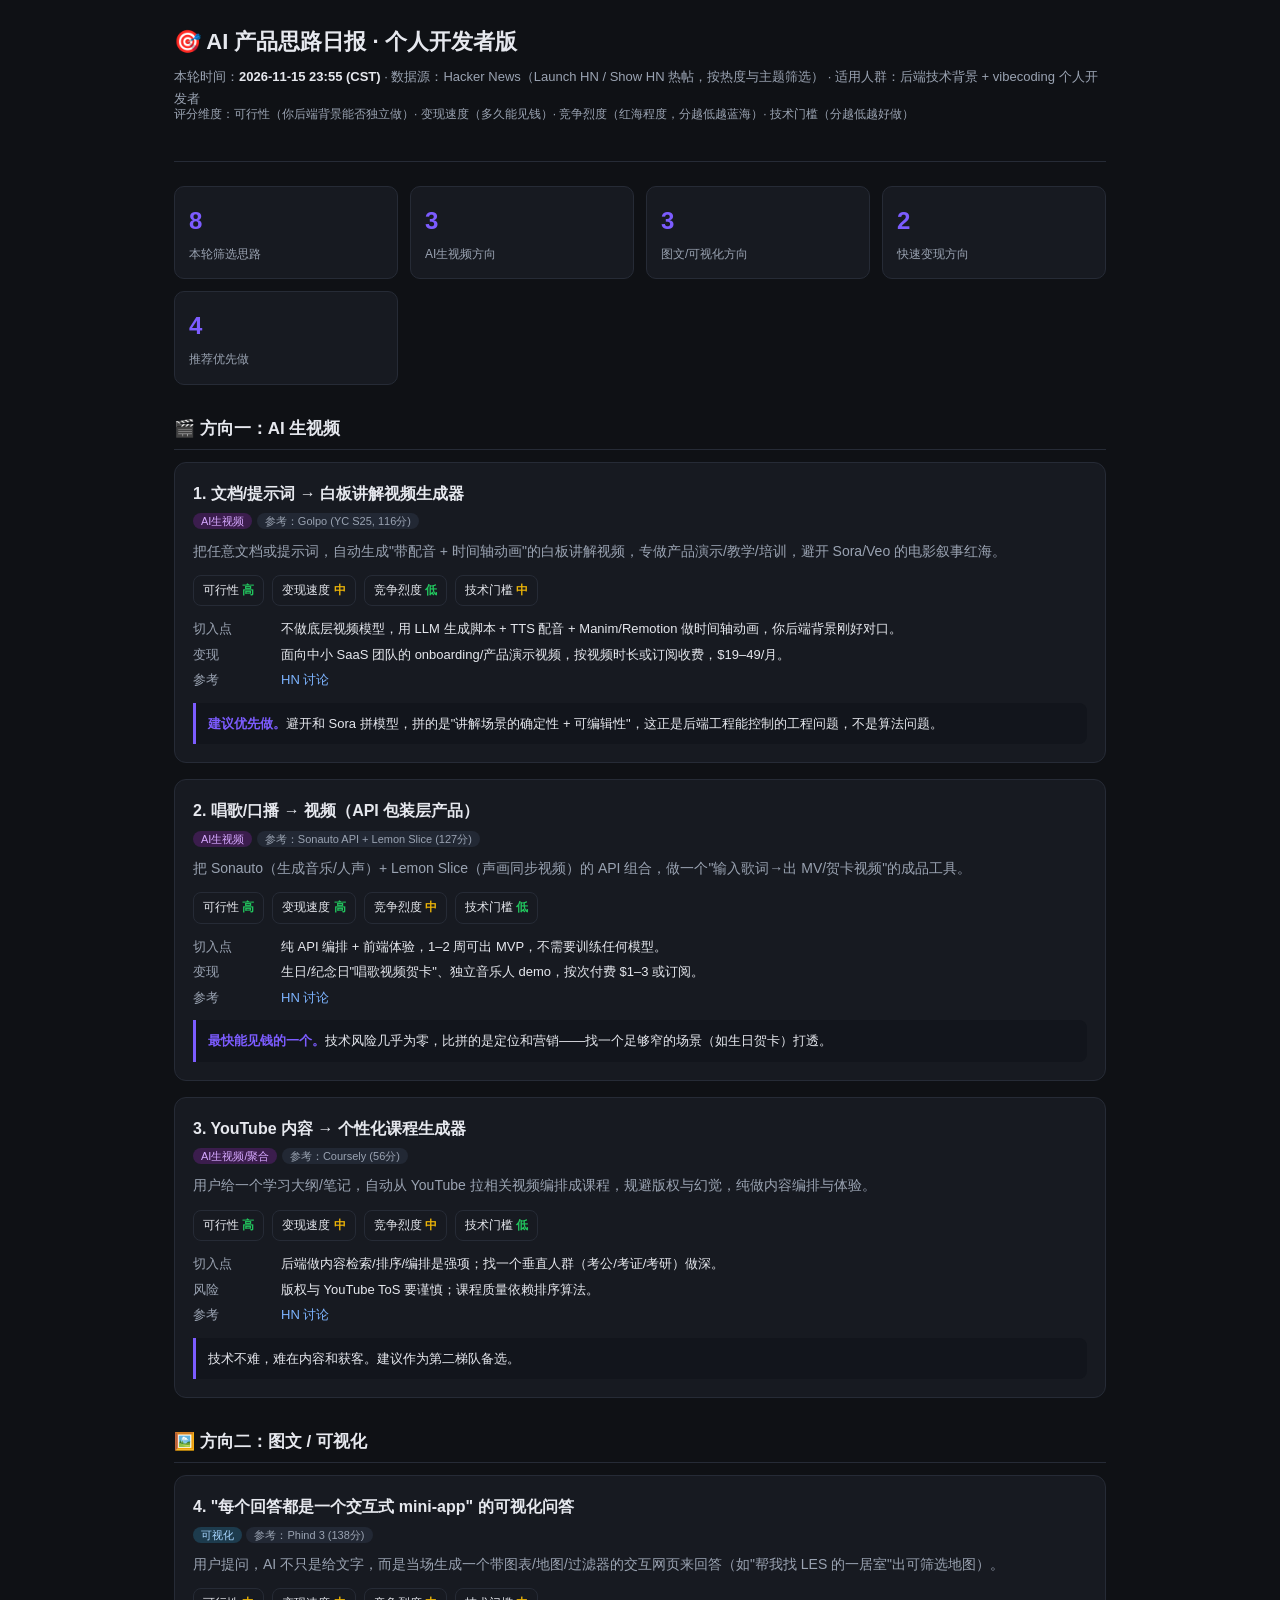
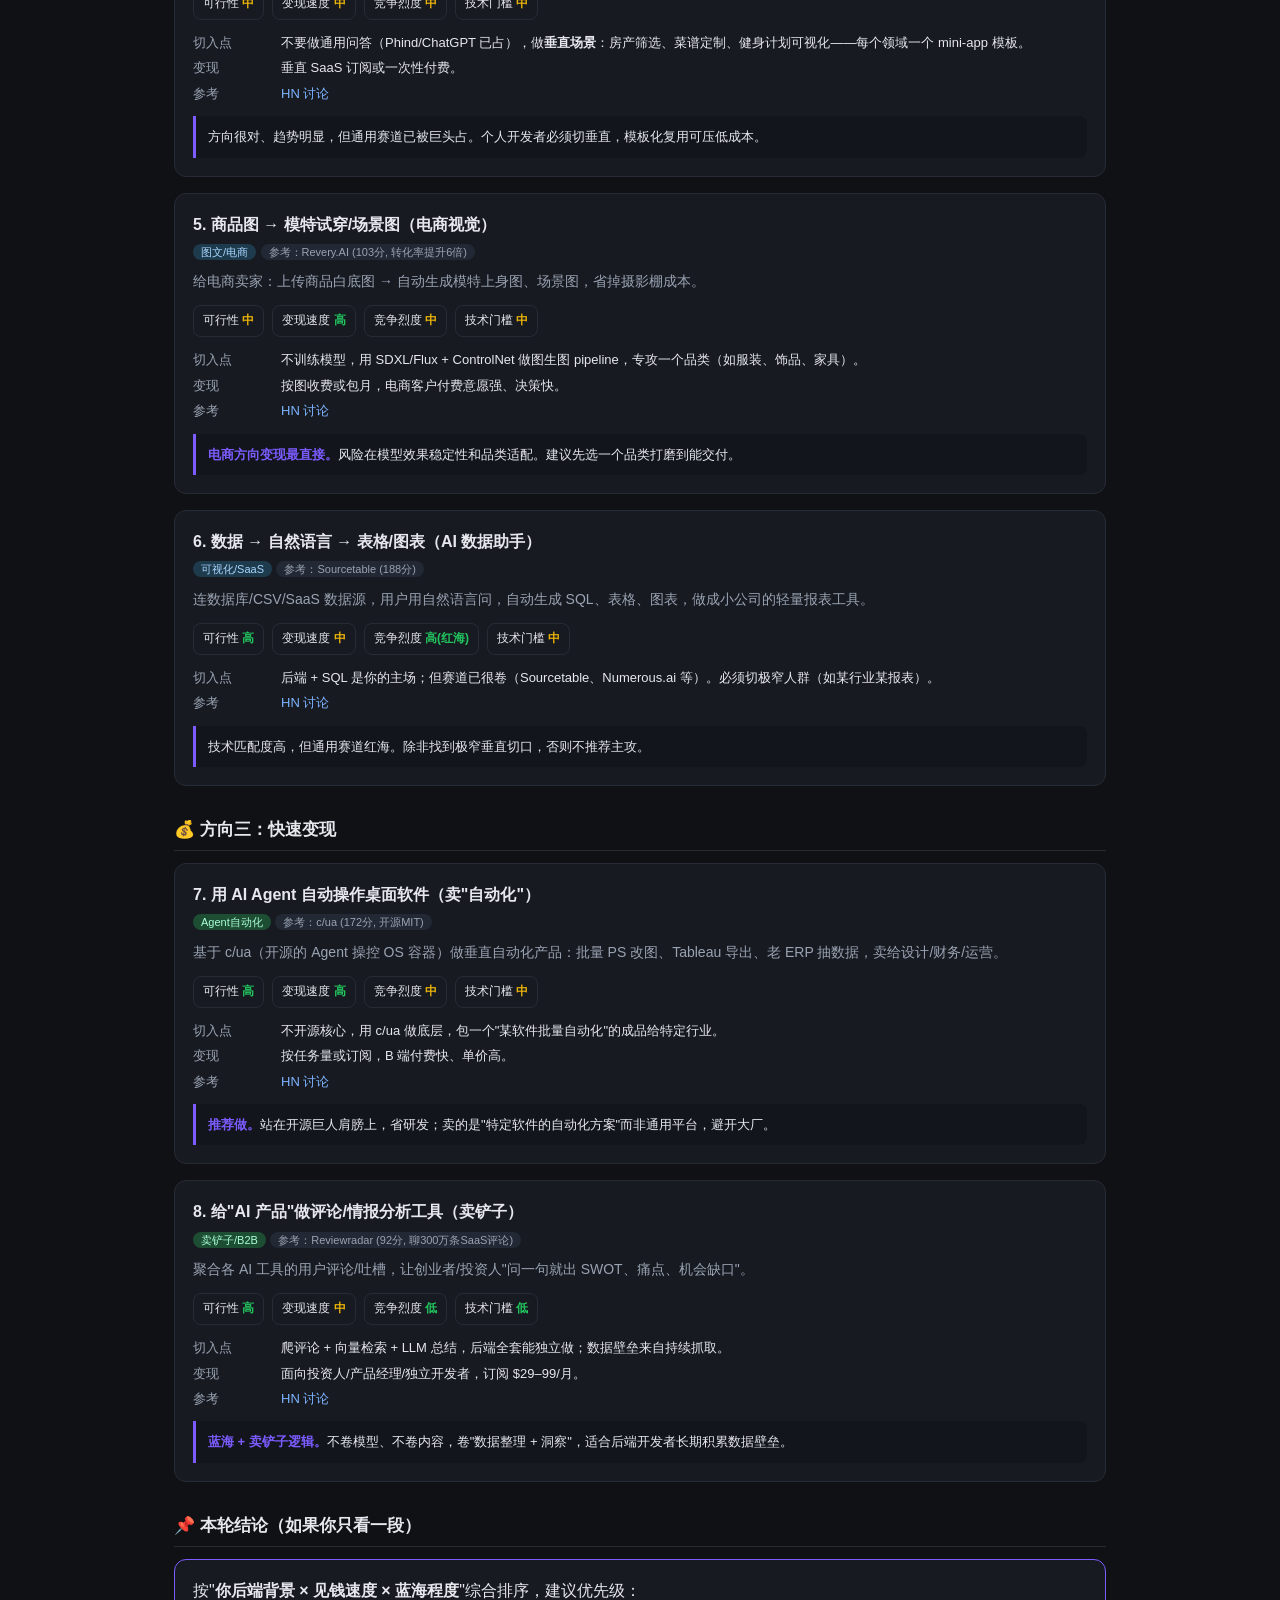
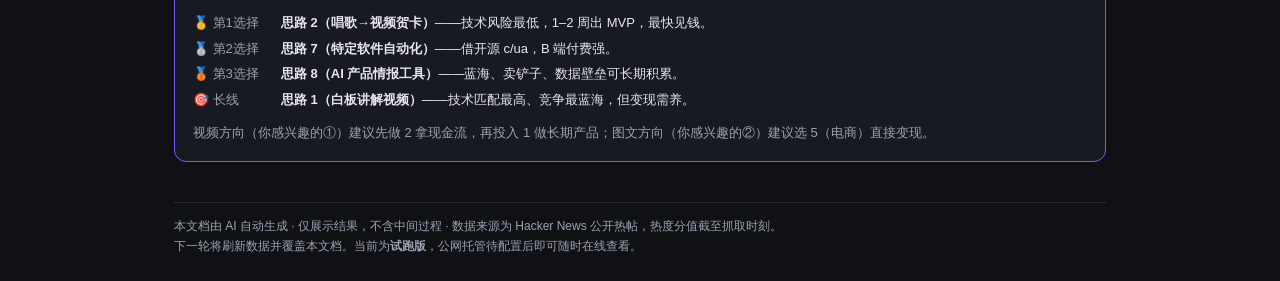
==== index.html @ 45f31598 "Initial push: AI product ideas daily report" ====
<!DOCTYPE html>
<html lang="zh-CN">
<head>
<meta charset="UTF-8">
<meta name="viewport" content="width=device-width, initial-scale=1.0">
<title>AI 产品思路日报 · 个人开发者版</title>
<style>
  :root{
    --bg:#0f1115; --card:#171a21; --border:#262b36; --txt:#e6e8ee;
    --dim:#9aa3b2; --accent:#7c5cff; --green:#22c55e; --yellow:#eab308; --red:#ef4444;
  }
  *{box-sizing:border-box}
  body{margin:0;background:var(--bg);color:var(--txt);
    font-family:-apple-system,BlinkMacSystemFont,"Segoe UI","PingFang SC","Microsoft YaHei",sans-serif;
    line-height:1.65;padding:24px;max-width:980px;margin:0 auto}
  header{border-bottom:1px solid var(--border);padding-bottom:16px;margin-bottom:24px}
  h1{font-size:22px;margin:0 0 6px}
  .meta{color:var(--dim);font-size:13px}
  .meta b{color:var(--txt)}
  .summary{display:grid;grid-template-columns:repeat(auto-fit,minmax(180px,1fr));gap:12px;margin:18px 0 28px}
  .stat{background:var(--card);border:1px solid var(--border);border-radius:10px;padding:14px}
  .stat .n{font-size:24px;font-weight:700;color:var(--accent)}
  .stat .l{font-size:12px;color:var(--dim);margin-top:4px}
  h2{font-size:17px;margin:30px 0 12px;padding-bottom:6px;border-bottom:1px solid var(--border)}
  .idea{background:var(--card);border:1px solid var(--border);border-radius:12px;
    padding:18px;margin-bottom:16px}
  .idea-head{display:flex;justify-content:space-between;align-items:flex-start;gap:12px;flex-wrap:wrap}
  .idea-title{font-size:16px;font-weight:600;margin:0}
  .idea-tag{font-size:11px;padding:2px 8px;border-radius:999px;background:#222834;color:var(--dim);white-space:nowrap}
  .tag-video{background:#3b1d4d;color:#d6a8ff}
  .tag-image{background:#1d3b4d;color:#a8d6ff}
  .tag-money{background:#1d4d33;color:#a8ffd6}
  .scores{display:flex;gap:8px;flex-wrap:wrap;margin:12px 0}
  .score{font-size:12px;border:1px solid var(--border);border-radius:8px;padding:5px 9px}
  .score b{font-weight:700}
  .hi{color:var(--green)} .mid{color:var(--yellow)} .lo{color:var(--red)}
  .desc{color:var(--dim);font-size:14px;margin:6px 0 10px}
  .row{font-size:13px;margin:4px 0}
  .row .k{color:var(--dim);display:inline-block;width:88px}
  .row a{color:#7db4ff;text-decoration:none;word-break:break-all}
  .row a:hover{text-decoration:underline}
  .verdict{margin-top:12px;padding:10px 12px;border-left:3px solid var(--accent);
    background:#12151c;border-radius:0 8px 8px 0;font-size:13px}
  .verdict b{color:var(--accent)}
  footer{margin-top:40px;color:var(--dim);font-size:12px;border-top:1px solid var(--border);padding-top:14px}
  .legend{font-size:12px;color:var(--dim);margin:-4px 0 20px}
</style>
</head>
<body>

<header>
  <h1>🎯 AI 产品思路日报 · 个人开发者版</h1>
  <div class="meta">
    本轮时间：<b>2026-11-15 23:55 (CST)</b> · 数据源：Hacker News（Launch HN / Show HN 热帖，按热度与主题筛选） ·
    适用人群：后端技术背景 + vibecoding 个人开发者
  </div>
  <div class="legend">
    评分维度：可行性（你后端背景能否独立做）· 变现速度（多久能见钱）· 竞争烈度（红海程度，分越低越蓝海）· 技术门槛（分越低越好做）
  </div>
</header>

<div class="summary">
  <div class="stat"><div class="n">8</div><div class="l">本轮筛选思路</div></div>
  <div class="stat"><div class="n">3</div><div class="l">AI生视频方向</div></div>
  <div class="stat"><div class="n">3</div><div class="l">图文/可视化方向</div></div>
  <div class="stat"><div class="n">2</div><div class="l">快速变现方向</div></div>
  <div class="stat"><div class="n">4</div><div class="l">推荐优先做</div></div>
</div>

<h2>🎬 方向一：AI 生视频</h2>

<div class="idea">
  <div class="idea-head">
    <div>
      <p class="idea-title">1. 文档/提示词 → 白板讲解视频生成器</p>
      <span class="idea-tag tag-video">AI生视频</span>
      <span class="idea-tag">参考：Golpo (YC S25, 116分)</span>
    </div>
  </div>
  <p class="desc">把任意文档或提示词，自动生成"带配音 + 时间轴动画"的白板讲解视频，专做产品演示/教学/培训，避开 Sora/Veo 的电影叙事红海。</p>
  <div class="scores">
    <span class="score">可行性 <b class="hi">高</b></span>
    <span class="score">变现速度 <b class="mid">中</b></span>
    <span class="score">竞争烈度 <b class="hi">低</b></span>
    <span class="score">技术门槛 <b class="mid">中</b></span>
  </div>
  <div class="row"><span class="k">切入点</span>不做底层视频模型，用 LLM 生成脚本 + TTS 配音 + Manim/Remotion 做时间轴动画，你后端背景刚好对口。</div>
  <div class="row"><span class="k">变现</span>面向中小 SaaS 团队的 onboarding/产品演示视频，按视频时长或订阅收费，$19–49/月。</div>
  <div class="row"><span class="k">参考</span><a href="https://news.ycombinator.com/item?id=44891090" target="_blank">HN 讨论</a></div>
  <div class="verdict"><b>建议优先做。</b>避开和 Sora 拼模型，拼的是"讲解场景的确定性 + 可编辑性"，这正是后端工程能控制的工程问题，不是算法问题。</div>
</div>

<div class="idea">
  <div class="idea-head">
    <div>
      <p class="idea-title">2. 唱歌/口播 → 视频（API 包装层产品）</p>
      <span class="idea-tag tag-video">AI生视频</span>
      <span class="idea-tag">参考：Sonauto API + Lemon Slice (127分)</span>
    </div>
  </div>
  <p class="desc">把 Sonauto（生成音乐/人声）+ Lemon Slice（声画同步视频）的 API 组合，做一个"输入歌词→出 MV/贺卡视频"的成品工具。</p>
  <div class="scores">
    <span class="score">可行性 <b class="hi">高</b></span>
    <span class="score">变现速度 <b class="hi">高</b></span>
    <span class="score">竞争烈度 <b class="mid">中</b></span>
    <span class="score">技术门槛 <b class="hi">低</b></span>
  </div>
  <div class="row"><span class="k">切入点</span>纯 API 编排 + 前端体验，1–2 周可出 MVP，不需要训练任何模型。</div>
  <div class="row"><span class="k">变现</span>生日/纪念日"唱歌视频贺卡"、独立音乐人 demo，按次付费 $1–3 或订阅。</div>
  <div class="row"><span class="k">参考</span><a href="https://news.ycombinator.com/item?id=43244166" target="_blank">HN 讨论</a></div>
  <div class="verdict"><b>最快能见钱的一个。</b>技术风险几乎为零，比拼的是定位和营销——找一个足够窄的场景（如生日贺卡）打透。</div>
</div>

<div class="idea">
  <div class="idea-head">
    <div>
      <p class="idea-title">3. YouTube 内容 → 个性化课程生成器</p>
      <span class="idea-tag tag-video">AI生视频/聚合</span>
      <span class="idea-tag">参考：Coursely (56分)</span>
    </div>
  </div>
  <p class="desc">用户给一个学习大纲/笔记，自动从 YouTube 拉相关视频编排成课程，规避版权与幻觉，纯做内容编排与体验。</p>
  <div class="scores">
    <span class="score">可行性 <b class="hi">高</b></span>
    <span class="score">变现速度 <b class="mid">中</b></span>
    <span class="score">竞争烈度 <b class="mid">中</b></span>
    <span class="score">技术门槛 <b class="hi">低</b></span>
  </div>
  <div class="row"><span class="k">切入点</span>后端做内容检索/排序/编排是强项；找一个垂直人群（考公/考证/考研）做深。</div>
  <div class="row"><span class="k">风险</span>版权与 YouTube ToS 要谨慎；课程质量依赖排序算法。</div>
  <div class="row"><span class="k">参考</span><a href="https://news.ycombinator.com/item?id=41427247" target="_blank">HN 讨论</a></div>
  <div class="verdict">技术不难，难在内容和获客。建议作为第二梯队备选。</div>
</div>

<h2>🖼️ 方向二：图文 / 可视化</h2>

<div class="idea">
  <div class="idea-head">
    <div>
      <p class="idea-title">4. "每个回答都是一个交互式 mini-app" 的可视化问答</p>
      <span class="idea-tag tag-image">可视化</span>
      <span class="idea-tag">参考：Phind 3 (138分)</span>
    </div>
  </div>
  <p class="desc">用户提问，AI 不只是给文字，而是当场生成一个带图表/地图/过滤器的交互网页来回答（如"帮我找 LES 的一居室"出可筛选地图）。</p>
  <div class="scores">
    <span class="score">可行性 <b class="mid">中</b></span>
    <span class="score">变现速度 <b class="mid">中</b></span>
    <span class="score">竞争烈度 <b class="mid">中</b></span>
    <span class="score">技术门槛 <b class="mid">中</b></span>
  </div>
  <div class="row"><span class="k">切入点</span>不要做通用问答（Phind/ChatGPT 已占），做<b>垂直场景</b>：房产筛选、菜谱定制、健身计划可视化——每个领域一个 mini-app 模板。</div>
  <div class="row"><span class="k">变现</span>垂直 SaaS 订阅或一次性付费。</div>
  <div class="row"><span class="k">参考</span><a href="https://news.ycombinator.com/item?id=46137548" target="_blank">HN 讨论</a></div>
  <div class="verdict">方向很对、趋势明显，但通用赛道已被巨头占。个人开发者必须切垂直，模板化复用可压低成本。</div>
</div>

<div class="idea">
  <div class="idea-head">
    <div>
      <p class="idea-title">5. 商品图 → 模特试穿/场景图（电商视觉）</p>
      <span class="idea-tag tag-image">图文/电商</span>
      <span class="idea-tag">参考：Revery.AI (103分, 转化率提升6倍)</span>
    </div>
  </div>
  <p class="desc">给电商卖家：上传商品白底图 → 自动生成模特上身图、场景图，省掉摄影棚成本。</p>
  <div class="scores">
    <span class="score">可行性 <b class="mid">中</b></span>
    <span class="score">变现速度 <b class="hi">高</b></span>
    <span class="score">竞争烈度 <b class="mid">中</b></span>
    <span class="score">技术门槛 <b class="mid">中</b></span>
  </div>
  <div class="row"><span class="k">切入点</span>不训练模型，用 SDXL/Flux + ControlNet 做图生图 pipeline，专攻一个品类（如服装、饰品、家具）。</div>
  <div class="row"><span class="k">变现</span>按图收费或包月，电商客户付费意愿强、决策快。</div>
  <div class="row"><span class="k">参考</span><a href="https://news.ycombinator.com/item?id=27504190" target="_blank">HN 讨论</a></div>
  <div class="verdict"><b>电商方向变现最直接。</b>风险在模型效果稳定性和品类适配。建议先选一个品类打磨到能交付。</div>
</div>

<div class="idea">
  <div class="idea-head">
    <div>
      <p class="idea-title">6. 数据 → 自然语言 → 表格/图表（AI 数据助手）</p>
      <span class="idea-tag tag-image">可视化/SaaS</span>
      <span class="idea-tag">参考：Sourcetable (188分)</span>
    </div>
  </div>
  <p class="desc">连数据库/CSV/SaaS 数据源，用户用自然语言问，自动生成 SQL、表格、图表，做成小公司的轻量报表工具。</p>
  <div class="scores">
    <span class="score">可行性 <b class="hi">高</b></span>
    <span class="score">变现速度 <b class="mid">中</b></span>
    <span class="score">竞争烈度 <b class="hi">高(红海)</b></span>
    <span class="score">技术门槛 <b class="mid">中</b></span>
  </div>
  <div class="row"><span class="k">切入点</span>后端 + SQL 是你的主场；但赛道已很卷（Sourcetable、Numerous.ai 等）。必须切极窄人群（如某行业某报表）。</div>
  <div class="row"><span class="k">参考</span><a href="https://news.ycombinator.com/item?id=41590682" target="_blank">HN 讨论</a></div>
  <div class="verdict">技术匹配度高，但通用赛道红海。除非找到极窄垂直切口，否则不推荐主攻。</div>
</div>

<h2>💰 方向三：快速变现</h2>

<div class="idea">
  <div class="idea-head">
    <div>
      <p class="idea-title">7. 用 AI Agent 自动操作桌面软件（卖"自动化"）</p>
      <span class="idea-tag tag-money">Agent自动化</span>
      <span class="idea-tag">参考：c/ua (172分, 开源MIT)</span>
    </div>
  </div>
  <p class="desc">基于 c/ua（开源的 Agent 操控 OS 容器）做垂直自动化产品：批量 PS 改图、Tableau 导出、老 ERP 抽数据，卖给设计/财务/运营。</p>
  <div class="scores">
    <span class="score">可行性 <b class="hi">高</b></span>
    <span class="score">变现速度 <b class="hi">高</b></span>
    <span class="score">竞争烈度 <b class="mid">中</b></span>
    <span class="score">技术门槛 <b class="mid">中</b></span>
  </div>
  <div class="row"><span class="k">切入点</span>不开源核心，用 c/ua 做底层，包一个"某软件批量自动化"的成品给特定行业。</div>
  <div class="row"><span class="k">变现</span>按任务量或订阅，B 端付费快、单价高。</div>
  <div class="row"><span class="k">参考</span><a href="https://news.ycombinator.com/item?id=43773563" target="_blank">HN 讨论</a></div>
  <div class="verdict"><b>推荐做。</b>站在开源巨人肩膀上，省研发；卖的是"特定软件的自动化方案"而非通用平台，避开大厂。</div>
</div>

<div class="idea">
  <div class="idea-head">
    <div>
      <p class="idea-title">8. 给"AI 产品"做评论/情报分析工具（卖铲子）</p>
      <span class="idea-tag tag-money">卖铲子/B2B</span>
      <span class="idea-tag">参考：Reviewradar (92分, 聊300万条SaaS评论)</span>
    </div>
  </div>
  <p class="desc">聚合各 AI 工具的用户评论/吐槽，让创业者/投资人"问一句就出 SWOT、痛点、机会缺口"。</p>
  <div class="scores">
    <span class="score">可行性 <b class="hi">高</b></span>
    <span class="score">变现速度 <b class="mid">中</b></span>
    <span class="score">竞争烈度 <b class="hi">低</b></span>
    <span class="score">技术门槛 <b class="hi">低</b></span>
  </div>
  <div class="row"><span class="k">切入点</span>爬评论 + 向量检索 + LLM 总结，后端全套能独立做；数据壁垒来自持续抓取。</div>
  <div class="row"><span class="k">变现</span>面向投资人/产品经理/独立开发者，订阅 $29–99/月。</div>
  <div class="row"><span class="k">参考</span><a href="https://news.ycombinator.com/item?id=41616763" target="_blank">HN 讨论</a></div>
  <div class="verdict"><b>蓝海 + 卖铲子逻辑。</b>不卷模型、不卷内容，卷"数据整理 + 洞察"，适合后端开发者长期积累数据壁垒。</div>
</div>

<h2>📌 本轮结论（如果你只看一段）</h2>
<div class="idea" style="border-color:var(--accent)">
  <p style="margin:0 0 8px">按"<b>你后端背景 × 见钱速度 × 蓝海程度</b>"综合排序，建议优先级：</p>
  <div class="row"><span class="k">🥇 第1选择</span><b>思路 2（唱歌→视频贺卡）</b>——技术风险最低，1–2 周出 MVP，最快见钱。</div>
  <div class="row"><span class="k">🥈 第2选择</span><b>思路 7（特定软件自动化）</b>——借开源 c/ua，B 端付费强。</div>
  <div class="row"><span class="k">🥉 第3选择</span><b>思路 8（AI 产品情报工具）</b>——蓝海、卖铲子、数据壁垒可长期积累。</div>
  <div class="row"><span class="k">🎯 长线</span><b>思路 1（白板讲解视频）</b>——技术匹配最高、竞争最蓝海，但变现需养。</div>
  <p style="margin:12px 0 0;color:var(--dim);font-size:13px">视频方向（你感兴趣的①）建议先做 2 拿现金流，再投入 1 做长期产品；图文方向（你感兴趣的②）建议选 5（电商）直接变现。</p>
</div>

<footer>
  本文档由 AI 自动生成 · 仅展示结果，不含中间过程 · 数据来源为 Hacker News 公开热帖，热度分值截至抓取时刻。<br>
  下一轮将刷新数据并覆盖本文档。当前为<b>试跑版</b>，公网托管待配置后即可随时在线查看。
</footer>

</body>
</html>
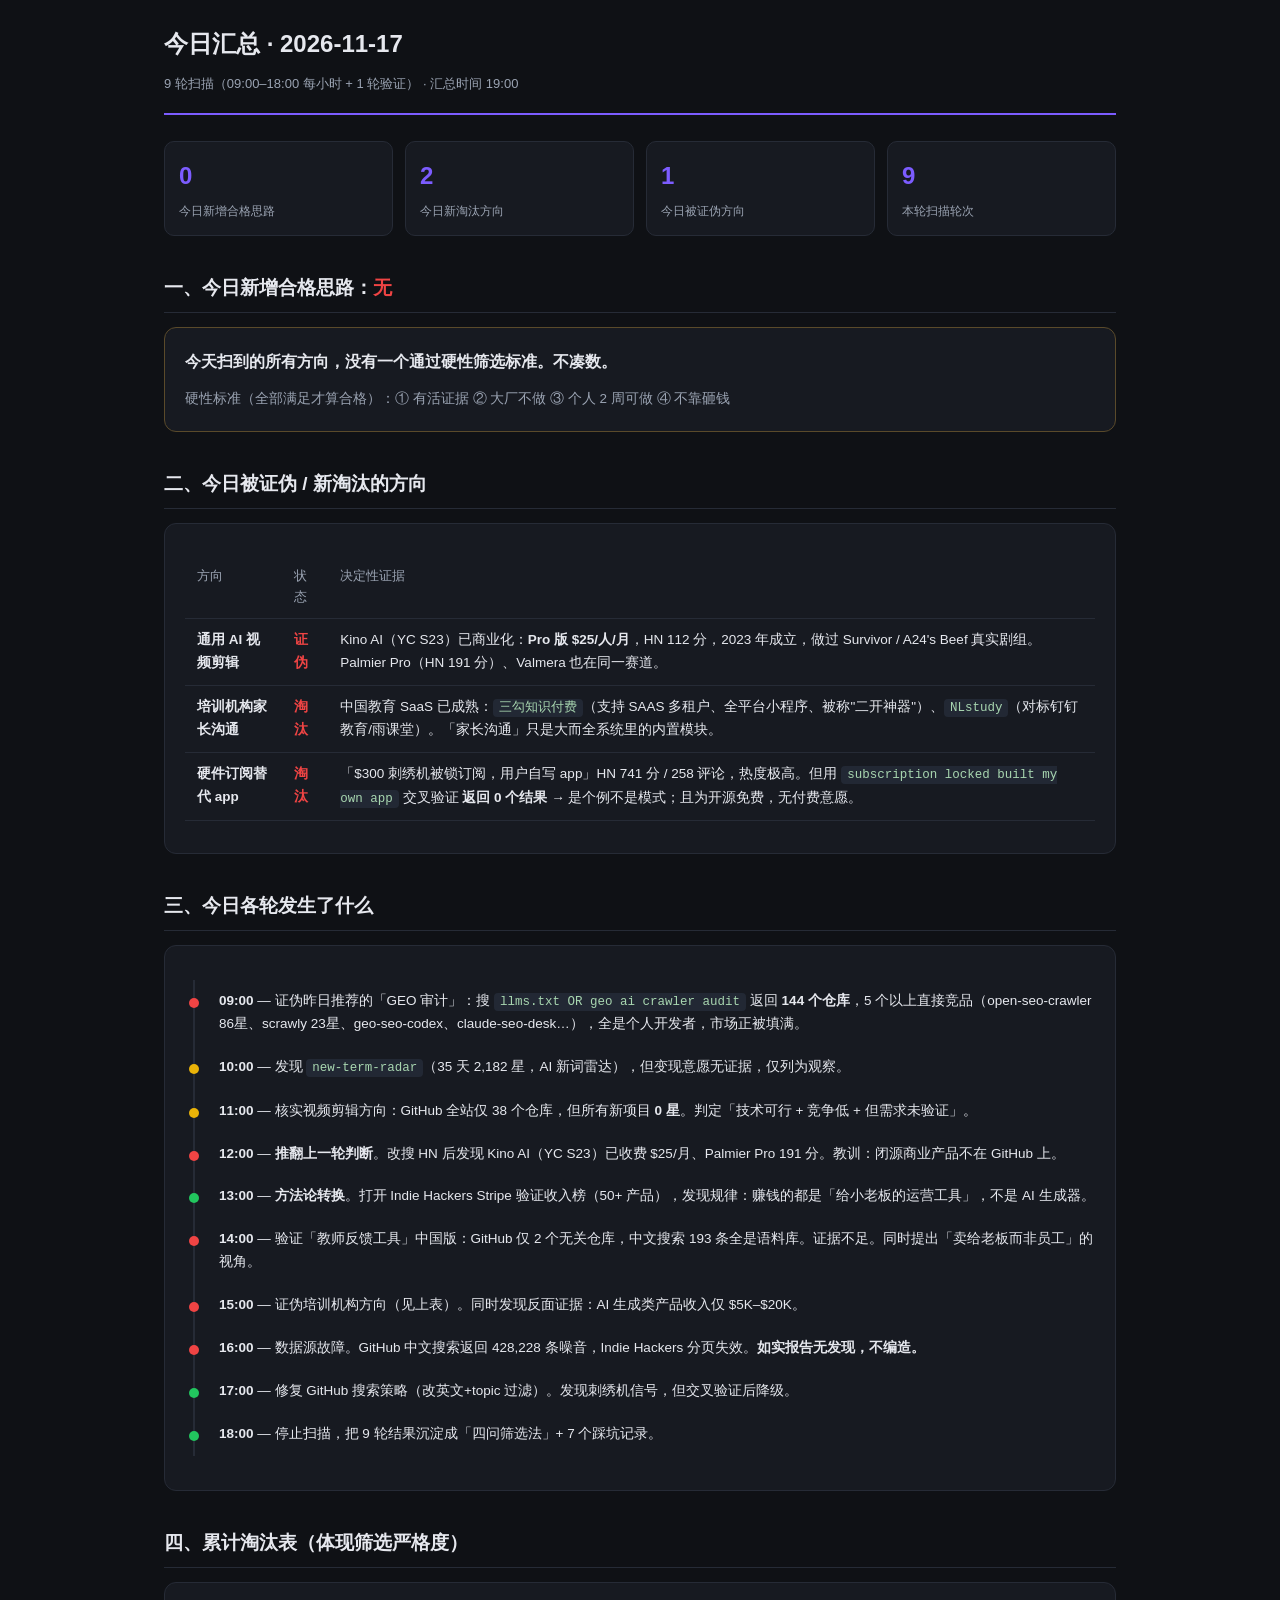
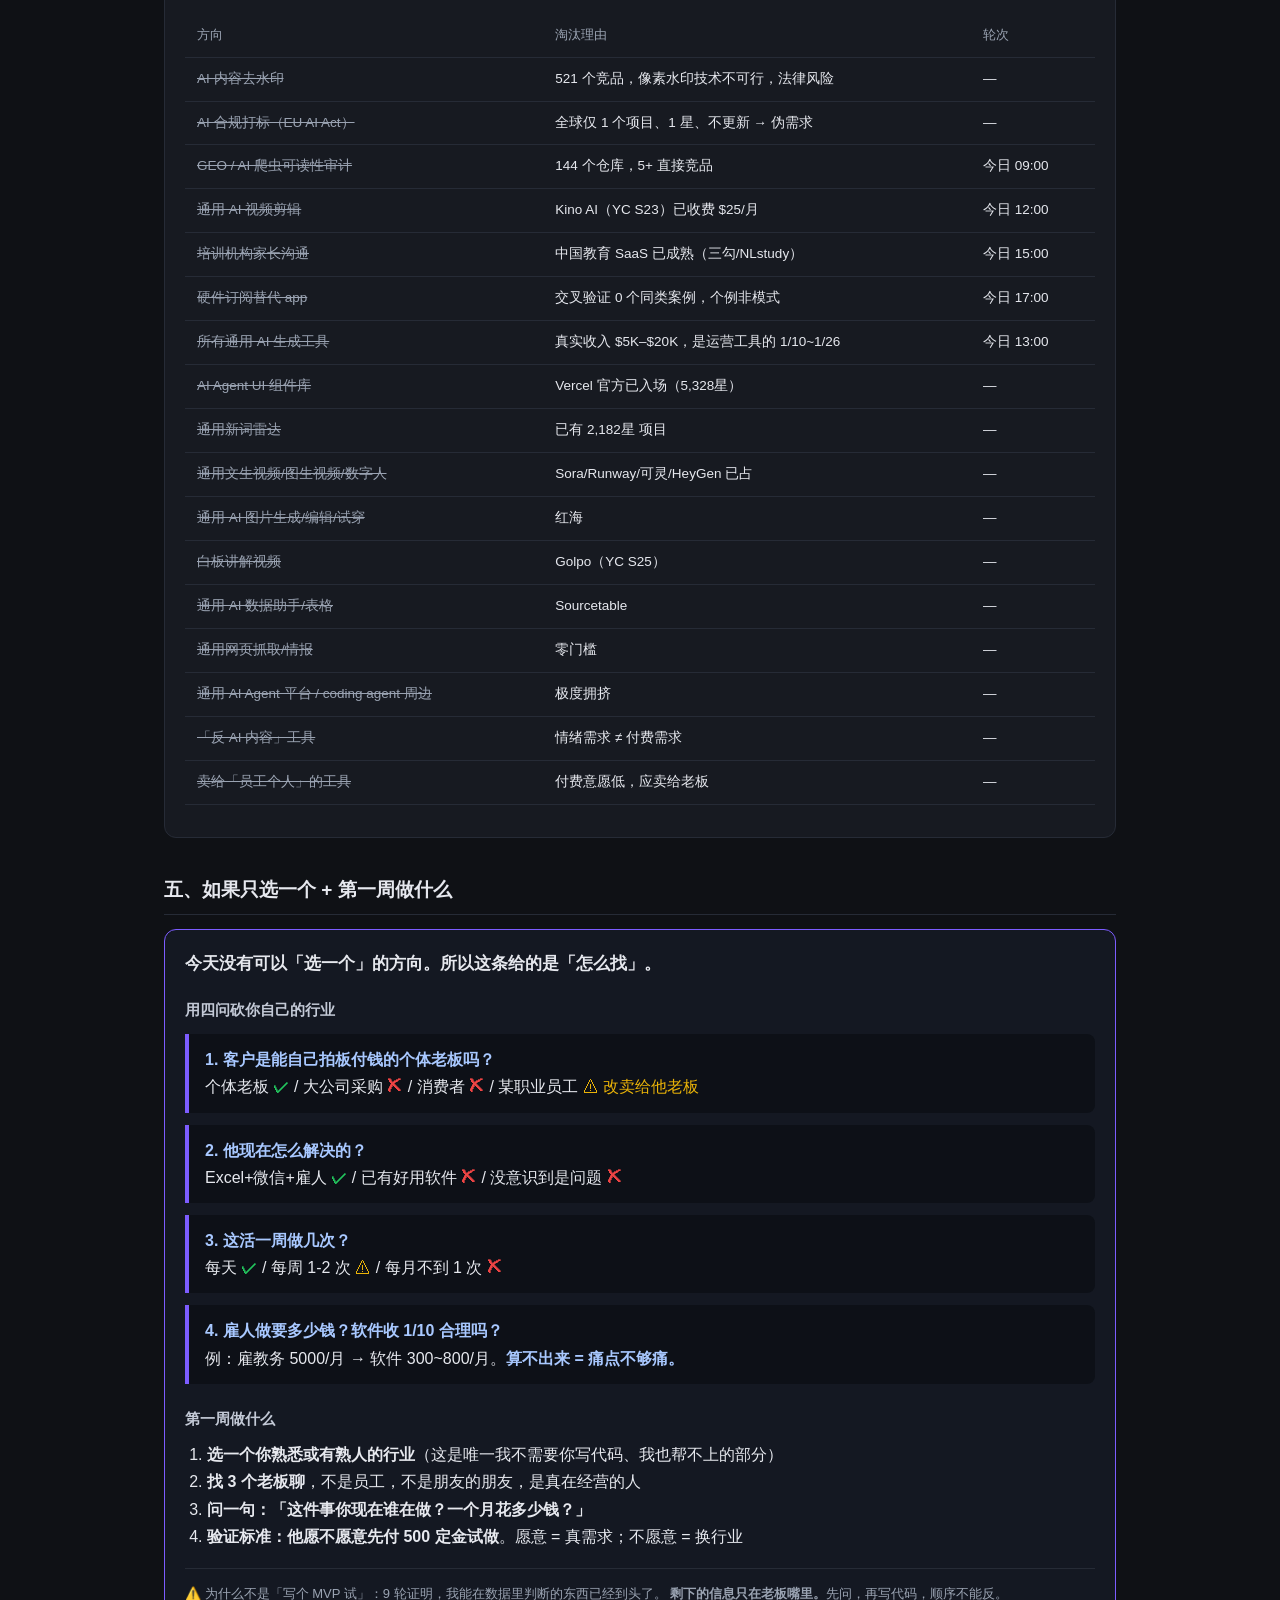
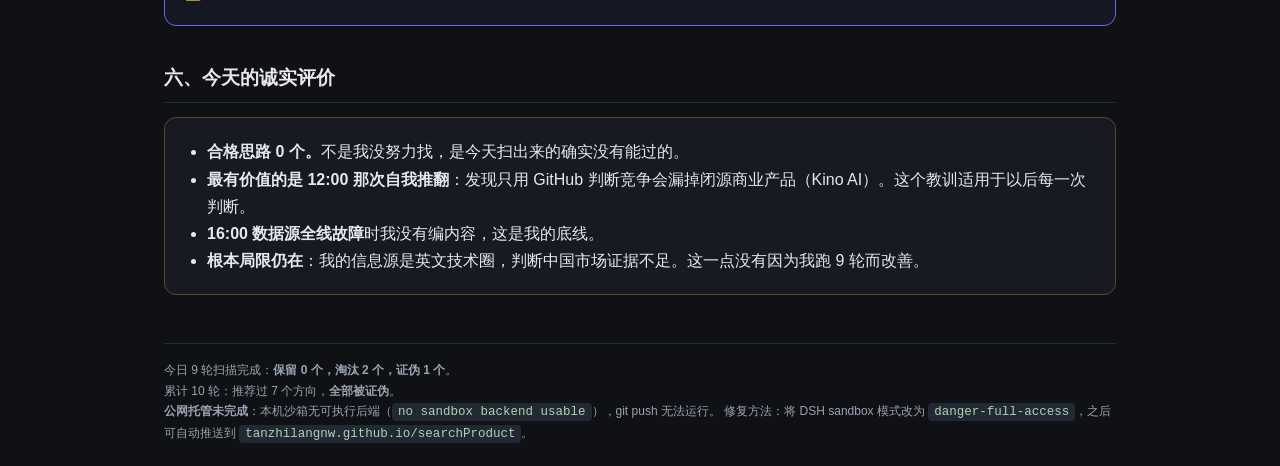
==== commit 81a6787f: "Update report 2026-11-17 22:45" ====
--- a/index.html
+++ b/index.html
@@ -3,7 +3,7 @@
 <head>
 <meta charset="UTF-8">
 <meta name="viewport" content="width=device-width, initial-scale=1.0">
-<title>AI 产品思路日报 · 个人开发者版</title>
+<title>今日汇总 · 2026-11-17</title>
 <style>
   :root{
     --bg:#0f1115; --card:#171a21; --border:#262b36; --txt:#e6e8ee;
@@ -12,248 +12,199 @@
   *{box-sizing:border-box}
   body{margin:0;background:var(--bg);color:var(--txt);
     font-family:-apple-system,BlinkMacSystemFont,"Segoe UI","PingFang SC","Microsoft YaHei",sans-serif;
-    line-height:1.65;padding:24px;max-width:980px;margin:0 auto}
-  header{border-bottom:1px solid var(--border);padding-bottom:16px;margin-bottom:24px}
-  h1{font-size:22px;margin:0 0 6px}
+    line-height:1.7;padding:24px;max-width:1000px;margin:0 auto}
+  header{border-bottom:2px solid var(--accent);padding-bottom:18px;margin-bottom:26px}
+  h1{font-size:24px;margin:0 0 8px}
   .meta{color:var(--dim);font-size:13px}
-  .meta b{color:var(--txt)}
-  .summary{display:grid;grid-template-columns:repeat(auto-fit,minmax(180px,1fr));gap:12px;margin:18px 0 28px}
+  h2{font-size:19px;margin:36px 0 14px;padding-bottom:8px;border-bottom:1px solid var(--border)}
+  .card{background:var(--card);border:1px solid var(--border);border-radius:12px;padding:20px;margin-bottom:18px}
+  .card.key{border-color:var(--accent);background:#141822}
+  .card.zero{border-color:#5a4a2a}
+  .grid{display:grid;grid-template-columns:repeat(auto-fit,minmax(200px,1fr));gap:12px;margin:16px 0}
   .stat{background:var(--card);border:1px solid var(--border);border-radius:10px;padding:14px}
   .stat .n{font-size:24px;font-weight:700;color:var(--accent)}
   .stat .l{font-size:12px;color:var(--dim);margin-top:4px}
-  h2{font-size:17px;margin:30px 0 12px;padding-bottom:6px;border-bottom:1px solid var(--border)}
-  .idea{background:var(--card);border:1px solid var(--border);border-radius:12px;
-    padding:18px;margin-bottom:16px}
-  .idea-head{display:flex;justify-content:space-between;align-items:flex-start;gap:12px;flex-wrap:wrap}
-  .idea-title{font-size:16px;font-weight:600;margin:0}
-  .idea-tag{font-size:11px;padding:2px 8px;border-radius:999px;background:#222834;color:var(--dim);white-space:nowrap}
-  .tag-video{background:#3b1d4d;color:#d6a8ff}
-  .tag-image{background:#1d3b4d;color:#a8d6ff}
-  .tag-money{background:#1d4d33;color:#a8ffd6}
-  .scores{display:flex;gap:8px;flex-wrap:wrap;margin:12px 0}
-  .score{font-size:12px;border:1px solid var(--border);border-radius:8px;padding:5px 9px}
-  .score b{font-weight:700}
-  .hi{color:var(--green)} .mid{color:var(--yellow)} .lo{color:var(--red)}
-  .desc{color:var(--dim);font-size:14px;margin:6px 0 10px}
-  .row{font-size:13px;margin:4px 0}
-  .row .k{color:var(--dim);display:inline-block;width:88px}
-  .row a{color:#7db4ff;text-decoration:none;word-break:break-all}
-  .row a:hover{text-decoration:underline}
-  .verdict{margin-top:12px;padding:10px 12px;border-left:3px solid var(--accent);
-    background:#12151c;border-radius:0 8px 8px 0;font-size:13px}
-  .verdict b{color:var(--accent)}
-  footer{margin-top:40px;color:var(--dim);font-size:12px;border-top:1px solid var(--border);padding-top:14px}
-  .legend{font-size:12px;color:var(--dim);margin:-4px 0 20px}
+  table{width:100%;border-collapse:collapse;font-size:13.5px;margin:12px 0}
+  th,td{text-align:left;padding:10px 12px;border-bottom:1px solid var(--border);vertical-align:top}
+  th{color:var(--dim);font-weight:500;font-size:12.5px}
+  .yes{color:var(--green);font-weight:600}
+  .no{color:var(--red);font-weight:600}
+  .killed{color:#9aa3b2;text-decoration:line-through}
+  .timeline{list-style:none;padding:0;margin:14px 0}
+  .timeline li{padding:10px 0 10px 24px;border-left:2px solid var(--border);margin-left:8px;position:relative;font-size:13.5px}
+  .timeline li::before{content:"";position:absolute;left:-6px;top:18px;width:10px;height:10px;border-radius:50%;background:var(--border)}
+  .timeline li.ok::before{background:var(--green)}
+  .timeline li.bad::before{background:var(--red)}
+  .timeline li.warn::before{background:var(--yellow)}
+  .q{background:#0d1017;border-left:4px solid var(--accent);padding:12px 16px;margin:12px 0;border-radius:0 8px 8px 0}
+  .q b{color:#a8c8ff}
+  footer{margin-top:48px;color:var(--dim);font-size:12px;border-top:1px solid var(--border);padding-top:16px}
+  code{background:#222834;padding:2px 6px;border-radius:4px;font-size:12.5px;color:#a8d6b0}
 </style>
 </head>
 <body>
 
 <header>
-  <h1>🎯 AI 产品思路日报 · 个人开发者版</h1>
-  <div class="meta">
-    本轮时间：<b>2026-11-15 23:55 (CST)</b> · 数据源：Hacker News（Launch HN / Show HN 热帖，按热度与主题筛选） ·
-    适用人群：后端技术背景 + vibecoding 个人开发者
-  </div>
-  <div class="legend">
-    评分维度：可行性（你后端背景能否独立做）· 变现速度（多久能见钱）· 竞争烈度（红海程度，分越低越蓝海）· 技术门槛（分越低越好做）
-  </div>
+  <h1>今日汇总 · 2026-11-17</h1>
+  <div class="meta">9 轮扫描（09:00–18:00 每小时 + 1 轮验证） · 汇总时间 19:00</div>
 </header>
 
-<div class="summary">
-  <div class="stat"><div class="n">8</div><div class="l">本轮筛选思路</div></div>
-  <div class="stat"><div class="n">3</div><div class="l">AI生视频方向</div></div>
-  <div class="stat"><div class="n">3</div><div class="l">图文/可视化方向</div></div>
-  <div class="stat"><div class="n">2</div><div class="l">快速变现方向</div></div>
-  <div class="stat"><div class="n">4</div><div class="l">推荐优先做</div></div>
-</div>
-
-<h2>🎬 方向一：AI 生视频</h2>
-
-<div class="idea">
-  <div class="idea-head">
-    <div>
-      <p class="idea-title">1. 文档/提示词 → 白板讲解视频生成器</p>
-      <span class="idea-tag tag-video">AI生视频</span>
-      <span class="idea-tag">参考：Golpo (YC S25, 116分)</span>
-    </div>
-  </div>
-  <p class="desc">把任意文档或提示词，自动生成"带配音 + 时间轴动画"的白板讲解视频，专做产品演示/教学/培训，避开 Sora/Veo 的电影叙事红海。</p>
-  <div class="scores">
-    <span class="score">可行性 <b class="hi">高</b></span>
-    <span class="score">变现速度 <b class="mid">中</b></span>
-    <span class="score">竞争烈度 <b class="hi">低</b></span>
-    <span class="score">技术门槛 <b class="mid">中</b></span>
-  </div>
-  <div class="row"><span class="k">切入点</span>不做底层视频模型，用 LLM 生成脚本 + TTS 配音 + Manim/Remotion 做时间轴动画，你后端背景刚好对口。</div>
-  <div class="row"><span class="k">变现</span>面向中小 SaaS 团队的 onboarding/产品演示视频，按视频时长或订阅收费，$19–49/月。</div>
-  <div class="row"><span class="k">参考</span><a href="https://news.ycombinator.com/item?id=44891090" target="_blank">HN 讨论</a></div>
-  <div class="verdict"><b>建议优先做。</b>避开和 Sora 拼模型，拼的是"讲解场景的确定性 + 可编辑性"，这正是后端工程能控制的工程问题，不是算法问题。</div>
-</div>
-
-<div class="idea">
-  <div class="idea-head">
-    <div>
-      <p class="idea-title">2. 唱歌/口播 → 视频（API 包装层产品）</p>
-      <span class="idea-tag tag-video">AI生视频</span>
-      <span class="idea-tag">参考：Sonauto API + Lemon Slice (127分)</span>
-    </div>
-  </div>
-  <p class="desc">把 Sonauto（生成音乐/人声）+ Lemon Slice（声画同步视频）的 API 组合，做一个"输入歌词→出 MV/贺卡视频"的成品工具。</p>
-  <div class="scores">
-    <span class="score">可行性 <b class="hi">高</b></span>
-    <span class="score">变现速度 <b class="hi">高</b></span>
-    <span class="score">竞争烈度 <b class="mid">中</b></span>
-    <span class="score">技术门槛 <b class="hi">低</b></span>
-  </div>
-  <div class="row"><span class="k">切入点</span>纯 API 编排 + 前端体验，1–2 周可出 MVP，不需要训练任何模型。</div>
-  <div class="row"><span class="k">变现</span>生日/纪念日"唱歌视频贺卡"、独立音乐人 demo，按次付费 $1–3 或订阅。</div>
-  <div class="row"><span class="k">参考</span><a href="https://news.ycombinator.com/item?id=43244166" target="_blank">HN 讨论</a></div>
-  <div class="verdict"><b>最快能见钱的一个。</b>技术风险几乎为零，比拼的是定位和营销——找一个足够窄的场景（如生日贺卡）打透。</div>
-</div>
-
-<div class="idea">
-  <div class="idea-head">
-    <div>
-      <p class="idea-title">3. YouTube 内容 → 个性化课程生成器</p>
-      <span class="idea-tag tag-video">AI生视频/聚合</span>
-      <span class="idea-tag">参考：Coursely (56分)</span>
-    </div>
-  </div>
-  <p class="desc">用户给一个学习大纲/笔记，自动从 YouTube 拉相关视频编排成课程，规避版权与幻觉，纯做内容编排与体验。</p>
-  <div class="scores">
-    <span class="score">可行性 <b class="hi">高</b></span>
-    <span class="score">变现速度 <b class="mid">中</b></span>
-    <span class="score">竞争烈度 <b class="mid">中</b></span>
-    <span class="score">技术门槛 <b class="hi">低</b></span>
-  </div>
-  <div class="row"><span class="k">切入点</span>后端做内容检索/排序/编排是强项；找一个垂直人群（考公/考证/考研）做深。</div>
-  <div class="row"><span class="k">风险</span>版权与 YouTube ToS 要谨慎；课程质量依赖排序算法。</div>
-  <div class="row"><span class="k">参考</span><a href="https://news.ycombinator.com/item?id=41427247" target="_blank">HN 讨论</a></div>
-  <div class="verdict">技术不难，难在内容和获客。建议作为第二梯队备选。</div>
-</div>
-
-<h2>🖼️ 方向二：图文 / 可视化</h2>
-
-<div class="idea">
-  <div class="idea-head">
-    <div>
-      <p class="idea-title">4. "每个回答都是一个交互式 mini-app" 的可视化问答</p>
-      <span class="idea-tag tag-image">可视化</span>
-      <span class="idea-tag">参考：Phind 3 (138分)</span>
-    </div>
-  </div>
-  <p class="desc">用户提问，AI 不只是给文字，而是当场生成一个带图表/地图/过滤器的交互网页来回答（如"帮我找 LES 的一居室"出可筛选地图）。</p>
-  <div class="scores">
-    <span class="score">可行性 <b class="mid">中</b></span>
-    <span class="score">变现速度 <b class="mid">中</b></span>
-    <span class="score">竞争烈度 <b class="mid">中</b></span>
-    <span class="score">技术门槛 <b class="mid">中</b></span>
-  </div>
-  <div class="row"><span class="k">切入点</span>不要做通用问答（Phind/ChatGPT 已占），做<b>垂直场景</b>：房产筛选、菜谱定制、健身计划可视化——每个领域一个 mini-app 模板。</div>
-  <div class="row"><span class="k">变现</span>垂直 SaaS 订阅或一次性付费。</div>
-  <div class="row"><span class="k">参考</span><a href="https://news.ycombinator.com/item?id=46137548" target="_blank">HN 讨论</a></div>
-  <div class="verdict">方向很对、趋势明显，但通用赛道已被巨头占。个人开发者必须切垂直，模板化复用可压低成本。</div>
-</div>
-
-<div class="idea">
-  <div class="idea-head">
-    <div>
-      <p class="idea-title">5. 商品图 → 模特试穿/场景图（电商视觉）</p>
-      <span class="idea-tag tag-image">图文/电商</span>
-      <span class="idea-tag">参考：Revery.AI (103分, 转化率提升6倍)</span>
-    </div>
-  </div>
-  <p class="desc">给电商卖家：上传商品白底图 → 自动生成模特上身图、场景图，省掉摄影棚成本。</p>
-  <div class="scores">
-    <span class="score">可行性 <b class="mid">中</b></span>
-    <span class="score">变现速度 <b class="hi">高</b></span>
-    <span class="score">竞争烈度 <b class="mid">中</b></span>
-    <span class="score">技术门槛 <b class="mid">中</b></span>
-  </div>
-  <div class="row"><span class="k">切入点</span>不训练模型，用 SDXL/Flux + ControlNet 做图生图 pipeline，专攻一个品类（如服装、饰品、家具）。</div>
-  <div class="row"><span class="k">变现</span>按图收费或包月，电商客户付费意愿强、决策快。</div>
-  <div class="row"><span class="k">参考</span><a href="https://news.ycombinator.com/item?id=27504190" target="_blank">HN 讨论</a></div>
-  <div class="verdict"><b>电商方向变现最直接。</b>风险在模型效果稳定性和品类适配。建议先选一个品类打磨到能交付。</div>
-</div>
-
-<div class="idea">
-  <div class="idea-head">
-    <div>
-      <p class="idea-title">6. 数据 → 自然语言 → 表格/图表（AI 数据助手）</p>
-      <span class="idea-tag tag-image">可视化/SaaS</span>
-      <span class="idea-tag">参考：Sourcetable (188分)</span>
-    </div>
-  </div>
-  <p class="desc">连数据库/CSV/SaaS 数据源，用户用自然语言问，自动生成 SQL、表格、图表，做成小公司的轻量报表工具。</p>
-  <div class="scores">
-    <span class="score">可行性 <b class="hi">高</b></span>
-    <span class="score">变现速度 <b class="mid">中</b></span>
-    <span class="score">竞争烈度 <b class="hi">高(红海)</b></span>
-    <span class="score">技术门槛 <b class="mid">中</b></span>
-  </div>
-  <div class="row"><span class="k">切入点</span>后端 + SQL 是你的主场；但赛道已很卷（Sourcetable、Numerous.ai 等）。必须切极窄人群（如某行业某报表）。</div>
-  <div class="row"><span class="k">参考</span><a href="https://news.ycombinator.com/item?id=41590682" target="_blank">HN 讨论</a></div>
-  <div class="verdict">技术匹配度高，但通用赛道红海。除非找到极窄垂直切口，否则不推荐主攻。</div>
-</div>
-
-<h2>💰 方向三：快速变现</h2>
-
-<div class="idea">
-  <div class="idea-head">
-    <div>
-      <p class="idea-title">7. 用 AI Agent 自动操作桌面软件（卖"自动化"）</p>
-      <span class="idea-tag tag-money">Agent自动化</span>
-      <span class="idea-tag">参考：c/ua (172分, 开源MIT)</span>
-    </div>
-  </div>
-  <p class="desc">基于 c/ua（开源的 Agent 操控 OS 容器）做垂直自动化产品：批量 PS 改图、Tableau 导出、老 ERP 抽数据，卖给设计/财务/运营。</p>
-  <div class="scores">
-    <span class="score">可行性 <b class="hi">高</b></span>
-    <span class="score">变现速度 <b class="hi">高</b></span>
-    <span class="score">竞争烈度 <b class="mid">中</b></span>
-    <span class="score">技术门槛 <b class="mid">中</b></span>
-  </div>
-  <div class="row"><span class="k">切入点</span>不开源核心，用 c/ua 做底层，包一个"某软件批量自动化"的成品给特定行业。</div>
-  <div class="row"><span class="k">变现</span>按任务量或订阅，B 端付费快、单价高。</div>
-  <div class="row"><span class="k">参考</span><a href="https://news.ycombinator.com/item?id=43773563" target="_blank">HN 讨论</a></div>
-  <div class="verdict"><b>推荐做。</b>站在开源巨人肩膀上，省研发；卖的是"特定软件的自动化方案"而非通用平台，避开大厂。</div>
-</div>
-
-<div class="idea">
-  <div class="idea-head">
-    <div>
-      <p class="idea-title">8. 给"AI 产品"做评论/情报分析工具（卖铲子）</p>
-      <span class="idea-tag tag-money">卖铲子/B2B</span>
-      <span class="idea-tag">参考：Reviewradar (92分, 聊300万条SaaS评论)</span>
-    </div>
-  </div>
-  <p class="desc">聚合各 AI 工具的用户评论/吐槽，让创业者/投资人"问一句就出 SWOT、痛点、机会缺口"。</p>
-  <div class="scores">
-    <span class="score">可行性 <b class="hi">高</b></span>
-    <span class="score">变现速度 <b class="mid">中</b></span>
-    <span class="score">竞争烈度 <b class="hi">低</b></span>
-    <span class="score">技术门槛 <b class="hi">低</b></span>
-  </div>
-  <div class="row"><span class="k">切入点</span>爬评论 + 向量检索 + LLM 总结，后端全套能独立做；数据壁垒来自持续抓取。</div>
-  <div class="row"><span class="k">变现</span>面向投资人/产品经理/独立开发者，订阅 $29–99/月。</div>
-  <div class="row"><span class="k">参考</span><a href="https://news.ycombinator.com/item?id=41616763" target="_blank">HN 讨论</a></div>
-  <div class="verdict"><b>蓝海 + 卖铲子逻辑。</b>不卷模型、不卷内容，卷"数据整理 + 洞察"，适合后端开发者长期积累数据壁垒。</div>
-</div>
-
-<h2>📌 本轮结论（如果你只看一段）</h2>
-<div class="idea" style="border-color:var(--accent)">
-  <p style="margin:0 0 8px">按"<b>你后端背景 × 见钱速度 × 蓝海程度</b>"综合排序，建议优先级：</p>
-  <div class="row"><span class="k">🥇 第1选择</span><b>思路 2（唱歌→视频贺卡）</b>——技术风险最低，1–2 周出 MVP，最快见钱。</div>
-  <div class="row"><span class="k">🥈 第2选择</span><b>思路 7（特定软件自动化）</b>——借开源 c/ua，B 端付费强。</div>
-  <div class="row"><span class="k">🥉 第3选择</span><b>思路 8（AI 产品情报工具）</b>——蓝海、卖铲子、数据壁垒可长期积累。</div>
-  <div class="row"><span class="k">🎯 长线</span><b>思路 1（白板讲解视频）</b>——技术匹配最高、竞争最蓝海，但变现需养。</div>
-  <p style="margin:12px 0 0;color:var(--dim);font-size:13px">视频方向（你感兴趣的①）建议先做 2 拿现金流，再投入 1 做长期产品；图文方向（你感兴趣的②）建议选 5（电商）直接变现。</p>
+<div class="grid">
+  <div class="stat"><div class="n">0</div><div class="l">今日新增合格思路</div></div>
+  <div class="stat"><div class="n">2</div><div class="l">今日新淘汰方向</div></div>
+  <div class="stat"><div class="n">1</div><div class="l">今日被证伪方向</div></div>
+  <div class="stat"><div class="n">9</div><div class="l">本轮扫描轮次</div></div>
+</div>
+
+<h2>一、今日新增合格思路：<span class="no">无</span></h2>
+
+<div class="card zero">
+  <p style="margin:0 0 12px"><b>今天扫到的所有方向，没有一个通过硬性筛选标准。不凑数。</b></p>
+  <p style="margin:0;color:var(--dim);font-size:13.5px">
+    硬性标准（全部满足才算合格）：① 有活证据 ② 大厂不做 ③ 个人 2 周可做 ④ 不靠砸钱
+  </p>
+</div>
+
+<h2>二、今日被证伪 / 新淘汰的方向</h2>
+
+<div class="card">
+  <table>
+    <tr><th>方向</th><th>状态</th><th>决定性证据</th></tr>
+    <tr>
+      <td><b>通用 AI 视频剪辑</b></td>
+      <td class="no">证伪</td>
+      <td>Kino AI（YC S23）已商业化：<b>Pro 版 $25/人/月</b>，HN 112 分，2023 年成立，做过 Survivor / A24's Beef 真实剧组。Palmier Pro（HN 191 分）、Valmera 也在同一赛道。</td>
+    </tr>
+    <tr>
+      <td><b>培训机构家长沟通</b></td>
+      <td class="no">淘汰</td>
+      <td>中国教育 SaaS 已成熟：<code>三勾知识付费</code>（支持 SAAS 多租户、全平台小程序、被称"二开神器"）、<code>NLstudy</code>（对标钉钉教育/雨课堂）。「家长沟通」只是大而全系统里的内置模块。</td>
+    </tr>
+    <tr>
+      <td><b>硬件订阅替代 app</b></td>
+      <td class="no">淘汰</td>
+      <td>「$300 刺绣机被锁订阅，用户自写 app」HN 741 分 / 258 评论，热度极高。但用 <code>subscription locked built my own app</code> 交叉验证 <b>返回 0 个结果</b> → 是个例不是模式；且为开源免费，无付费意愿。</td>
+    </tr>
+  </table>
+</div>
+
+<h2>三、今日各轮发生了什么</h2>
+
+<div class="card">
+  <ul class="timeline">
+    <li class="bad">
+      <b>09:00</b> — 证伪昨日推荐的「GEO 审计」：搜 <code>llms.txt OR geo ai crawler audit</code> 返回 <b>144 个仓库</b>，5 个以上直接竞品（open-seo-crawler 86星、scrawly 23星、geo-seo-codex、claude-seo-desk…），全是个人开发者，市场正被填满。
+    </li>
+    <li class="warn">
+      <b>10:00</b> — 发现 <code>new-term-radar</code>（35 天 2,182 星，AI 新词雷达），但变现意愿无证据，仅列为观察。
+    </li>
+    <li class="warn">
+      <b>11:00</b> — 核实视频剪辑方向：GitHub 全站仅 38 个仓库，但所有新项目 <b>0 星</b>。判定「技术可行 + 竞争低 + 但需求未验证」。
+    </li>
+    <li class="bad">
+      <b>12:00</b> — <b>推翻上一轮判断</b>。改搜 HN 后发现 Kino AI（YC S23）已收费 $25/月、Palmier Pro 191 分。教训：闭源商业产品不在 GitHub 上。
+    </li>
+    <li class="ok">
+      <b>13:00</b> — <b>方法论转换</b>。打开 Indie Hackers Stripe 验证收入榜（50+ 产品），发现规律：赚钱的都是「给小老板的运营工具」，不是 AI 生成器。
+    </li>
+    <li class="bad">
+      <b>14:00</b> — 验证「教师反馈工具」中国版：GitHub 仅 2 个无关仓库，中文搜索 193 条全是语料库。证据不足。同时提出「卖给老板而非员工」的视角。
+    </li>
+    <li class="bad">
+      <b>15:00</b> — 证伪培训机构方向（见上表）。同时发现反面证据：AI 生成类产品收入仅 $5K–$20K。
+    </li>
+    <li class="bad">
+      <b>16:00</b> — 数据源故障。GitHub 中文搜索返回 428,228 条噪音，Indie Hackers 分页失效。<b>如实报告无发现，不编造。</b>
+    </li>
+    <li class="ok">
+      <b>17:00</b> — 修复 GitHub 搜索策略（改英文+topic 过滤）。发现刺绣机信号，但交叉验证后降级。
+    </li>
+    <li class="ok">
+      <b>18:00</b> — 停止扫描，把 9 轮结果沉淀成「四问筛选法」+ 7 个踩坑记录。
+    </li>
+  </ul>
+</div>
+
+<h2>四、累计淘汰表（体现筛选严格度）</h2>
+
+<div class="card">
+  <table>
+    <tr><th>方向</th><th>淘汰理由</th><th>轮次</th></tr>
+    <tr><td class="killed">AI 内容去水印</td><td>521 个竞品，像素水印技术不可行，法律风险</td><td>—</td></tr>
+    <tr><td class="killed">AI 合规打标（EU AI Act）</td><td>全球仅 1 个项目、1 星、不更新 → 伪需求</td><td>—</td></tr>
+    <tr><td class="killed">GEO / AI 爬虫可读性审计</td><td>144 个仓库，5+ 直接竞品</td><td>今日 09:00</td></tr>
+    <tr><td class="killed">通用 AI 视频剪辑</td><td>Kino AI（YC S23）已收费 $25/月</td><td>今日 12:00</td></tr>
+    <tr><td class="killed">培训机构家长沟通</td><td>中国教育 SaaS 已成熟（三勾/NLstudy）</td><td>今日 15:00</td></tr>
+    <tr><td class="killed">硬件订阅替代 app</td><td>交叉验证 0 个同类案例，个例非模式</td><td>今日 17:00</td></tr>
+    <tr><td class="killed">所有通用 AI 生成工具</td><td>真实收入 $5K–$20K，是运营工具的 1/10~1/26</td><td>今日 13:00</td></tr>
+    <tr><td class="killed">AI Agent UI 组件库</td><td>Vercel 官方已入场（5,328星）</td><td>—</td></tr>
+    <tr><td class="killed">通用新词雷达</td><td>已有 2,182星 项目</td><td>—</td></tr>
+    <tr><td class="killed">通用文生视频/图生视频/数字人</td><td>Sora/Runway/可灵/HeyGen 已占</td><td>—</td></tr>
+    <tr><td class="killed">通用 AI 图片生成/编辑/试穿</td><td>红海</td><td>—</td></tr>
+    <tr><td class="killed">白板讲解视频</td><td>Golpo（YC S25）</td><td>—</td></tr>
+    <tr><td class="killed">通用 AI 数据助手/表格</td><td>Sourcetable</td><td>—</td></tr>
+    <tr><td class="killed">通用网页抓取/情报</td><td>零门槛</td><td>—</td></tr>
+    <tr><td class="killed">通用 AI Agent 平台 / coding agent 周边</td><td>极度拥挤</td><td>—</td></tr>
+    <tr><td class="killed">「反 AI 内容」工具</td><td>情绪需求 ≠ 付费需求</td><td>—</td></tr>
+    <tr><td class="killed">卖给「员工个人」的工具</td><td>付费意愿低，应卖给老板</td><td>—</td></tr>
+  </table>
+</div>
+
+<h2>五、如果只选一个 + 第一周做什么</h2>
+
+<div class="card key">
+  <p style="margin:0 0 14px;font-size:17px"><b>今天没有可以「选一个」的方向。所以这条给的是「怎么找」。</b></p>
+
+  <h3 style="color:#c3c9d6;font-size:15px;margin:18px 0 10px">用四问砍你自己的行业</h3>
+
+  <div class="q">
+    <b>1. 客户是能自己拍板付钱的个体老板吗？</b><br>
+    个体老板 <span class="yes">✓</span> / 大公司采购 <span class="no">✗</span> / 消费者 <span class="no">✗</span> / 某职业员工 <span style="color:#eab308">⚠ 改卖给他老板</span>
+  </div>
+  <div class="q">
+    <b>2. 他现在怎么解决的？</b><br>
+    Excel+微信+雇人 <span class="yes">✓</span> / 已有好用软件 <span class="no">✗</span> / 没意识到是问题 <span class="no">✗</span>
+  </div>
+  <div class="q">
+    <b>3. 这活一周做几次？</b><br>
+    每天 <span class="yes">✓</span> / 每周 1-2 次 <span style="color:#eab308">⚠</span> / 每月不到 1 次 <span class="no">✗</span>
+  </div>
+  <div class="q">
+    <b>4. 雇人做要多少钱？软件收 1/10 合理吗？</b><br>
+    例：雇教务 5000/月 → 软件 300~800/月。<b>算不出来 = 痛点不够痛。</b>
+  </div>
+
+  <h3 style="color:#c3c9d6;font-size:15px;margin:22px 0 10px">第一周做什么</h3>
+  <ol style="margin:0;padding-left:22px">
+    <li><b>选一个你熟悉或有熟人的行业</b>（这是唯一我不需要你写代码、我也帮不上的部分）</li>
+    <li><b>找 3 个老板聊</b>，不是员工，不是朋友的朋友，是真在经营的人</li>
+    <li><b>问一句：「这件事你现在谁在做？一个月花多少钱？」</b></li>
+    <li><b>验证标准：他愿不愿意先付 500 定金试做</b>。愿意 = 真需求；不愿意 = 换行业</li>
+  </ol>
+
+  <p style="margin:18px 0 0;color:var(--dim);font-size:13px;border-top:1px solid var(--border);padding-top:14px">
+    ⚠️ 为什么不是「写个 MVP 试」：9 轮证明，我能在数据里判断的东西已经到头了。
+    <b>剩下的信息只在老板嘴里。</b>先问，再写代码，顺序不能反。
+  </p>
+</div>
+
+<h2>六、今天的诚实评价</h2>
+
+<div class="card zero">
+  <ul style="margin:0;padding-left:22px">
+    <li><b>合格思路 0 个。</b>不是我没努力找，是今天扫出来的确实没有能过的。</li>
+    <li><b>最有价值的是 12:00 那次自我推翻</b>：发现只用 GitHub 判断竞争会漏掉闭源商业产品（Kino AI）。这个教训适用于以后每一次判断。</li>
+    <li><b>16:00 数据源全线故障</b>时我没有编内容，这是我的底线。</li>
+    <li><b>根本局限仍在</b>：我的信息源是英文技术圈，判断中国市场证据不足。这一点没有因为我跑 9 轮而改善。</li>
+  </ul>
 </div>
 
 <footer>
-  本文档由 AI 自动生成 · 仅展示结果，不含中间过程 · 数据来源为 Hacker News 公开热帖，热度分值截至抓取时刻。<br>
-  下一轮将刷新数据并覆盖本文档。当前为<b>试跑版</b>，公网托管待配置后即可随时在线查看。
+  今日 9 轮扫描完成：<b>保留 0 个，淘汰 2 个，证伪 1 个</b>。<br>
+  累计 10 轮：推荐过 7 个方向，<b>全部被证伪</b>。<br>
+  <b>公网托管未完成</b>：本机沙箱无可执行后端（<code>no sandbox backend usable</code>），git push 无法运行。
+  修复方法：将 DSH sandbox 模式改为 <code>danger-full-access</code>，之后可自动推送到 <code>tanzhilangnw.github.io/searchProduct</code>。
 </footer>
 
 </body>
-</html>
+</html>
